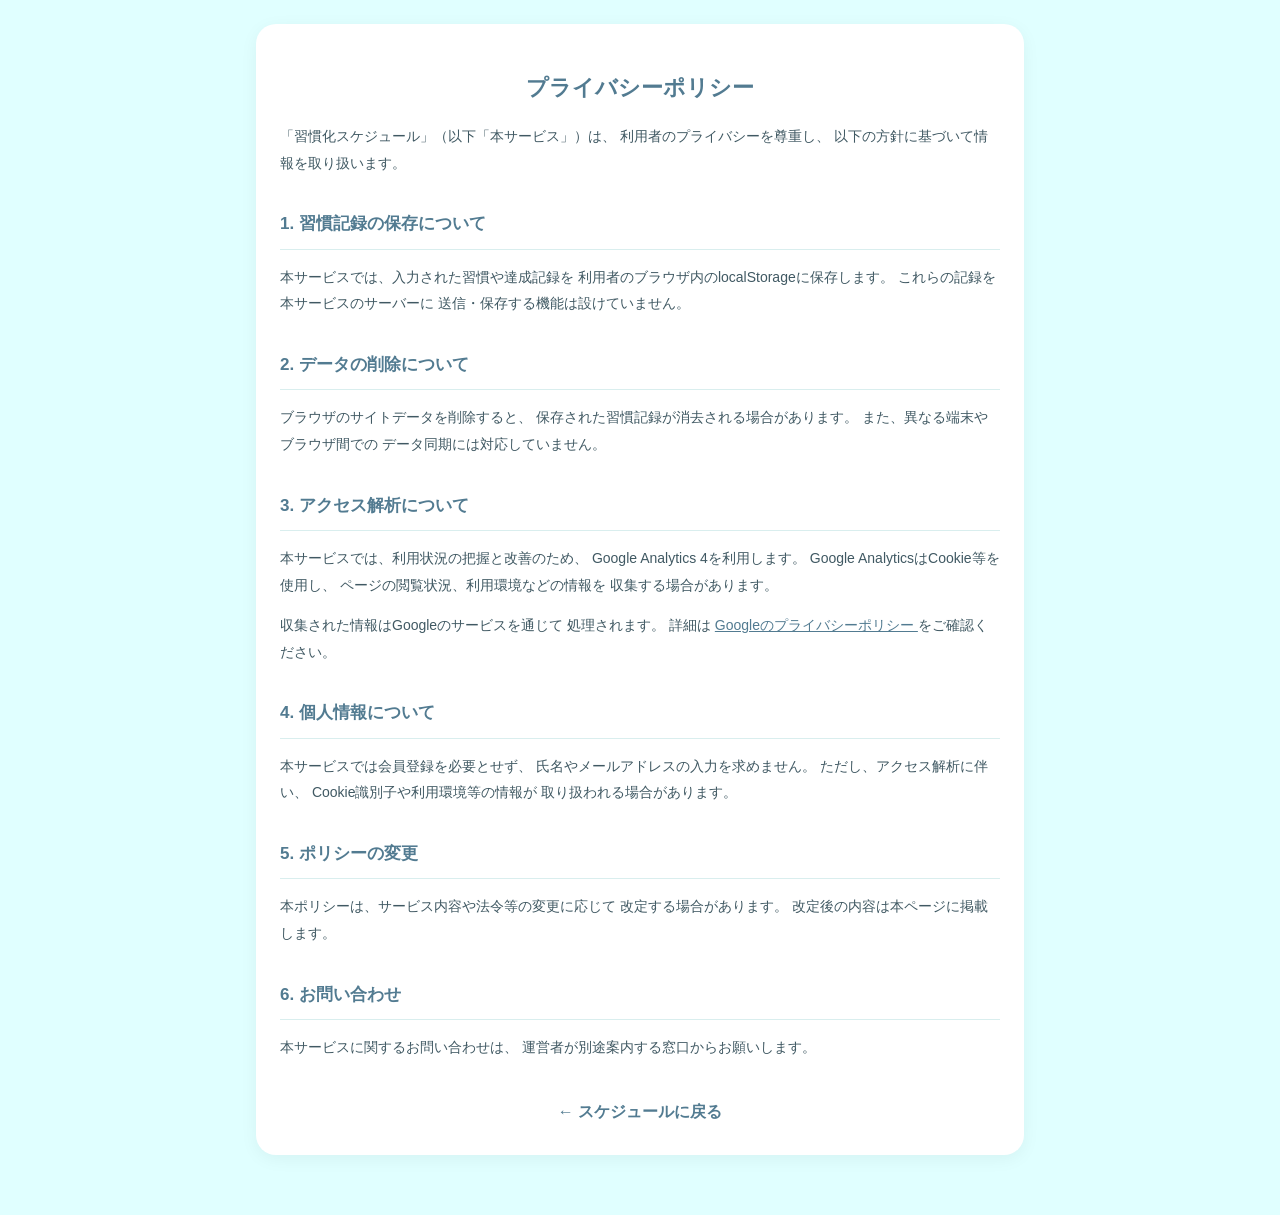
==== privacy.html @ 0049ad85 "Add files via upload" ====
<!DOCTYPE html>
<html lang="ja">
<head>
  <meta charset="UTF-8">
  <meta name="viewport" content="width=device-width, initial-scale=1.0">
  <title>プライバシーポリシー｜習慣化スケジュール</title>

  <style>
    body {
      margin: 0;
      padding: 24px 18px 60px;
      background: #e0ffff;
      color: #405963;
      font-family: "Hiragino Maru Gothic ProN",
                   "Yu Gothic", "Meiryo", sans-serif;
      line-height: 1.9;
    }

    .privacy-container {
      max-width: 720px;
      margin: 0 auto;
      padding: 28px 24px;
      background: #ffffff;
      border-radius: 20px;
      box-shadow: 0 4px 18px rgba(0,0,0,0.05);
    }

    h1 {
      font-size: 22px;
      color: #527b91;
      text-align: center;
    }

    h2 {
      margin-top: 32px;
      font-size: 17px;
      color: #527b91;
      border-bottom: 1px solid #d9eeee;
      padding-bottom: 8px;
    }

    p, li {
      font-size: 14px;
    }

    a {
      color: #527b91;
    }

    .back-link {
      display: block;
      margin-top: 36px;
      text-align: center;
      text-decoration: none;
      font-weight: bold;
    }
  </style>
</head>

<body>
  <main class="privacy-container">

    <h1>プライバシーポリシー</h1>

    <p>
      「習慣化スケジュール」（以下「本サービス」）は、
      利用者のプライバシーを尊重し、
      以下の方針に基づいて情報を取り扱います。
    </p>

    <h2>1. 習慣記録の保存について</h2>
    <p>
      本サービスでは、入力された習慣や達成記録を
      利用者のブラウザ内のlocalStorageに保存します。
      これらの記録を本サービスのサーバーに
      送信・保存する機能は設けていません。
    </p>

    <h2>2. データの削除について</h2>
    <p>
      ブラウザのサイトデータを削除すると、
      保存された習慣記録が消去される場合があります。
      また、異なる端末やブラウザ間での
      データ同期には対応していません。
    </p>

    <h2>3. アクセス解析について</h2>
    <p>
      本サービスでは、利用状況の把握と改善のため、
      Google Analytics 4を利用します。
      Google AnalyticsはCookie等を使用し、
      ページの閲覧状況、利用環境などの情報を
      収集する場合があります。
    </p>
    <p>
      収集された情報はGoogleのサービスを通じて
      処理されます。
      詳細は
      <a href="https://policies.google.com/privacy"
         target="_blank" rel="noopener noreferrer">
        Googleのプライバシーポリシー
      </a>
      をご確認ください。
    </p>

    <h2>4. 個人情報について</h2>
    <p>
      本サービスでは会員登録を必要とせず、
      氏名やメールアドレスの入力を求めません。
      ただし、アクセス解析に伴い、
      Cookie識別子や利用環境等の情報が
      取り扱われる場合があります。
    </p>

    <h2>5. ポリシーの変更</h2>
    <p>
      本ポリシーは、サービス内容や法令等の変更に応じて
      改定する場合があります。
      改定後の内容は本ページに掲載します。
    </p>

    <h2>6. お問い合わせ</h2>
    <p>
      本サービスに関するお問い合わせは、
      運営者が別途案内する窓口からお願いします。
    </p>

    <a class="back-link" href="index.html">
      ← スケジュールに戻る
    </a>

  </main>
</body>
</html>
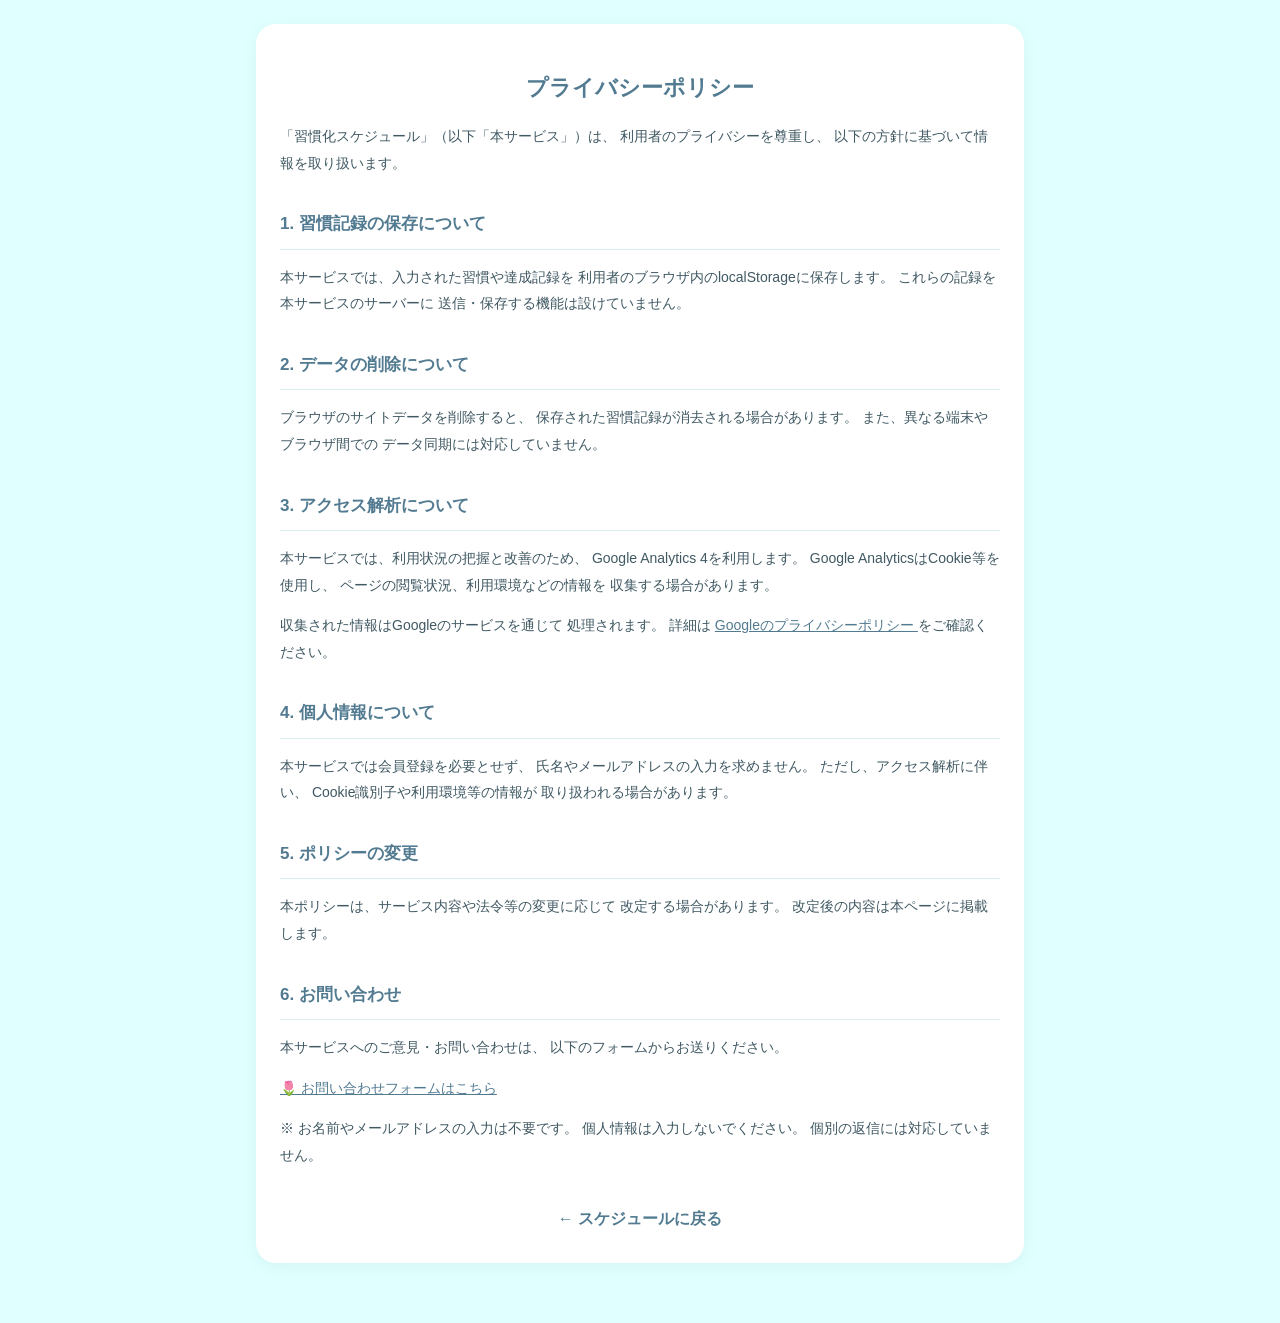
==== commit 97017d56: "Add files via upload" ====
--- a/privacy.html
+++ b/privacy.html
@@ -120,11 +120,27 @@
       改定後の内容は本ページに掲載します。
     </p>
 
-    <h2>6. お問い合わせ</h2>
-    <p>
-      本サービスに関するお問い合わせは、
-      運営者が別途案内する窓口からお願いします。
-    </p>
+    
+<h2>6. お問い合わせ</h2>
+<p>
+  本サービスへのご意見・お問い合わせは、
+  以下のフォームからお送りください。
+</p>
+
+<p>
+  <a href="https://docs.google.com/forms/d/e/1FAIpQLSejzUKjNKcaqH87LE12IYXam6yWr4ODuGK1epA9Thm--dMvmw/viewform"
+     target="_blank"
+     rel="noopener noreferrer">
+    🌷 お問い合わせフォームはこちら
+  </a>
+</p>
+
+<p>
+  ※ お名前やメールアドレスの入力は不要です。
+  個人情報は入力しないでください。
+  個別の返信には対応していません。
+</p>
+
 
     <a class="back-link" href="index.html">
       ← スケジュールに戻る
